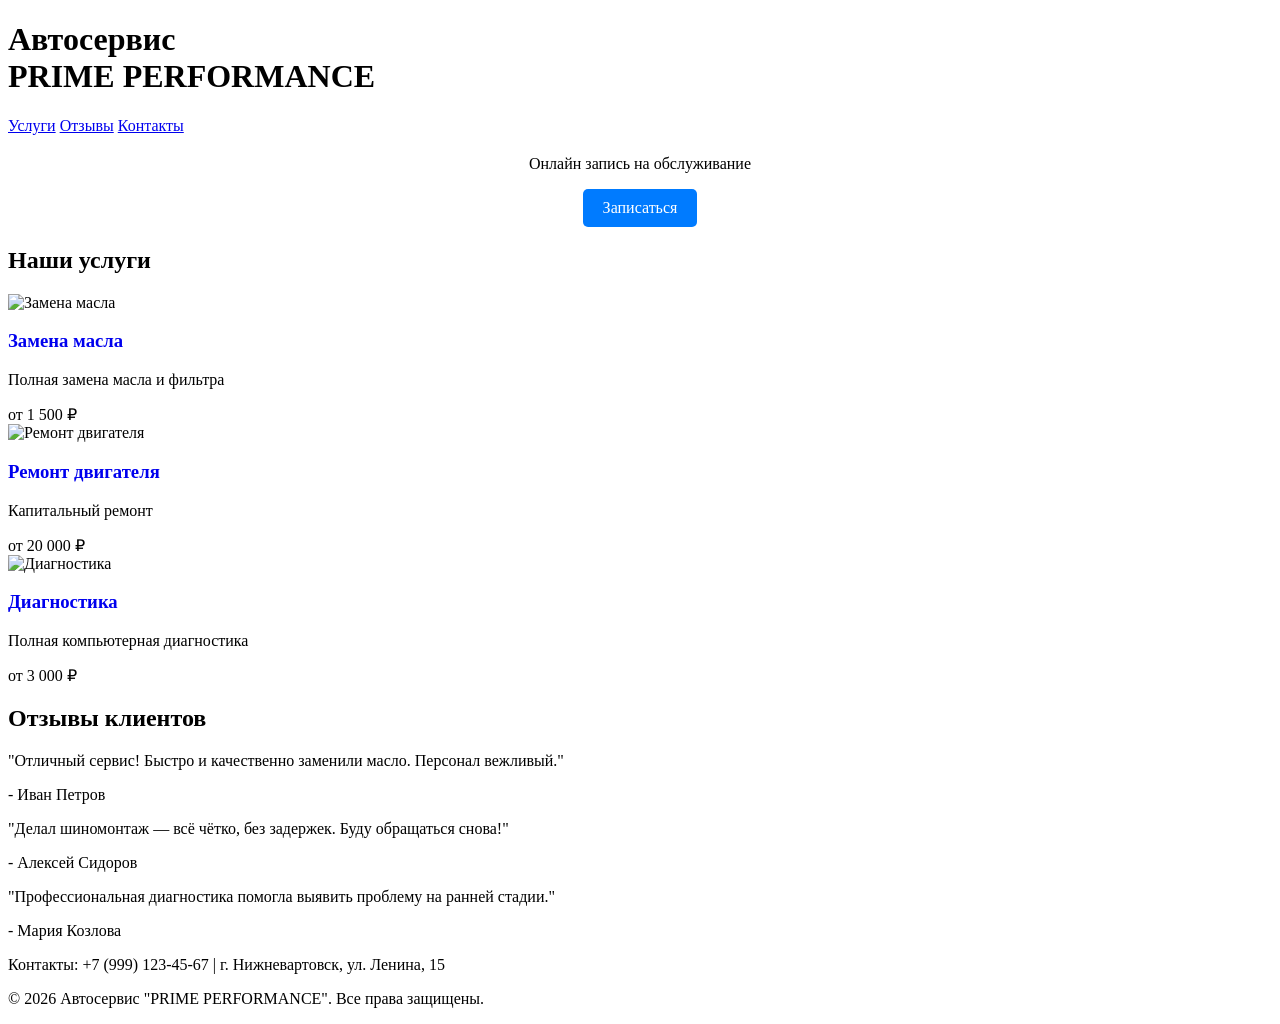
==== index.html @ 751e3ab4 "Add files via upload" ====
<!DOCTYPE html>
<html lang="ru">
<head>
    <meta charset="UTF-8">
    <meta name="viewport" content="width=device-width, initial-scale=1.0">
    <title>PRIME PERFORMANCE</title>
    <link rel="stylesheet" href="style(index).css">
</head>
<body>
    <!-- Шапка сайта -->
    <header class="header">
        <div class="container">
            <h1>Автосервис<br>
                PRIME PERFORMANCE
            </h1>
            <nav class="nav">
                <a href="#services">Услуги</a>
                <a href="#reviews">Отзывы</a>
                <a href="#contacts">Контакты</a>
            </nav>
        </div>
    </header>
    <p style="text-align: center; margin-top: 20px;">Онлайн запись на обслуживание</p>
    <a href="templates(booking).html" style="display: block; width: fit-content; padding: 10px 20px; background: #007bff; color: #fff; text-decoration: none; margin: 0 auto; border-radius: 5px;">Записаться</a>
    <!-- Основной контент -->
    <main class="main">
        <!-- Каталог услуг и цен -->
        <section id="services" class="section">
            <div class="container">
                <h2>Наши услуги</h2>
                <div class="services-grid">
                    <div class="service-card">
                        <img src="Замена масла.png" alt="Замена масла">
                        <a href="Замена масла.html" style="text-decoration: none;"><h3>Замена масла</h3></a>
                        <p>Полная замена масла и фильтра</p>
                        <span class="price">от 1 500 ₽</span>
                    </div>
                    <div class="service-card">
                        <img src="C:\Users\namig\Desktop\Курсовой проект\Сайт\Ремонт двигателя.png" alt="Ремонт двигателя">
                        <a href="Ремонт Двигателя.html" style="text-decoration: none;"><h3>Ремонт двигателя</h3></a>
                        <p>Капитальный ремонт</p>
                        <span class="price">от 20 000 ₽</span>
                    </div>
                    <div class="service-card">
                        <img src="C:\Users\namig\Desktop\Курсовой проект\Сайт\Дигностика.png" alt="Диагностика">
                        <a href="Диагностика.html" style="text-decoration: none;"><h3>Диагностика</h3></a>
                        <p>Полная компьютерная диагностика</p>
                        <span class="price">от 3 000 ₽</span>
                    </div>
                </div>
            </div>
        </section>

        <!-- Отзывы -->
        <section id="reviews" class="section bg-light">
            <div class="container">
                <h2>Отзывы клиентов</h2>
                <div class="reviews-grid">
                    <div class="review-card">
                        <p>"Отличный сервис! Быстро и качественно заменили масло. Персонал вежливый."</p>
                        <span class="author">- Иван Петров</span>
                    </div>
                    <div class="review-card">
                        <p>"Делал шиномонтаж — всё чётко, без задержек. Буду обращаться снова!"</p>
                        <span class="author">- Алексей Сидоров</span>
                    </div>
                    <div class="review-card">
                        <p>"Профессиональная диагностика помогла выявить проблему на ранней стадии."</p>
                        <span class="author">- Мария Козлова</span>
                    </div>
                </div>
            </div>
        </section>
    </main>

    <!-- Подвал сайта -->
    <footer id="contacts" class="footer">
        <div class="container">
            <p>Контакты: +7 (999) 123-45-67 | г. Нижневартовск, ул. Ленина, 15</p>
            <p>&copy; 2026 Автосервис "PRIME PERFORMANCE". Все права защищены.</p>
        </div>
    </footer>
</body>
</html>
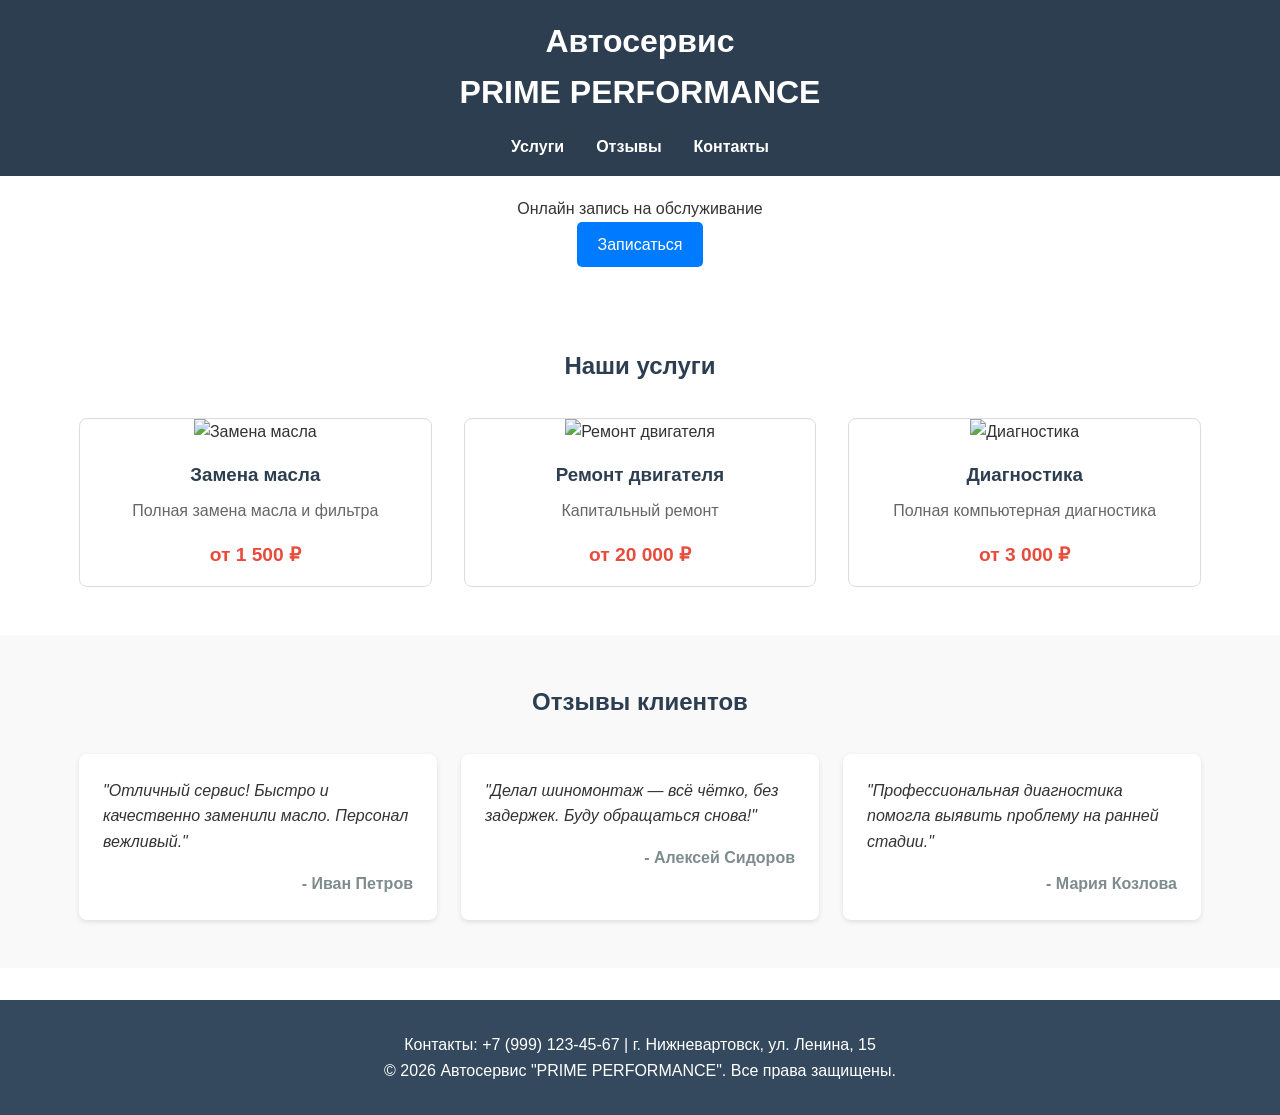
==== commit 97bbe5c2: "Update index.html" ====
--- a/index.html
+++ b/index.html
@@ -4,7 +4,7 @@
     <meta charset="UTF-8">
     <meta name="viewport" content="width=device-width, initial-scale=1.0">
     <title>PRIME PERFORMANCE</title>
-    <link rel="stylesheet" href="style(index).css">
+    <link rel="stylesheet" href="style.css">
 </head>
 <body>
     <!-- Шапка сайта -->
@@ -81,4 +81,5 @@
         </div>
     </footer>
 </body>
-</html>+
+</html>
--- a/style.css
+++ b/style.css
@@ -0,0 +1,175 @@
+/* Общие стили */
+* {
+    margin: 0;
+    padding: 0;
+    box-sizing: border-box;
+}
+
+body {
+    font-family: Arial, sans-serif;
+    line-height: 1.6;
+    color: #333;
+}
+
+.container {
+    width: 90%;
+    max-width: 1200px;
+    margin: 0 auto;
+    padding: 0 15px;
+}
+
+/* Шапка */
+.header {
+    background: #2c3e50;
+    color: white;
+    padding: 1rem 0;
+}
+
+.header h1 {
+    margin-bottom: 1rem;
+    text-align: center;
+}
+
+.nav {
+    display: flex;
+    justify-content: center;
+    gap: 2rem;
+}
+
+.nav a {
+    color: white;
+    text-decoration: none;
+    font-weight: bold;
+}
+
+.nav a:hover {
+    text-decoration: underline;
+}
+
+/* Основной контент */
+.a {
+    text-align: center;
+}
+
+.main {
+    padding: 2rem 0;
+}
+
+.section {
+    padding: 3rem 0;
+}
+
+.bg-light {
+    background: #f9f9f9;
+}
+
+h2 {
+    text-align: center;
+    margin-bottom: 2rem;
+    color: #2c3e50;
+}
+
+/* Каталог услуг */
+.services-grid {
+    display: grid;
+    grid-template-columns: repeat(auto-fit, minmax(280px, 1fr));
+    gap: 2rem;
+}
+
+.service-card {
+    border: 1px solid #ddd;
+    border-radius: 8px;
+    overflow: hidden;
+    text-align: center;
+    transition: transform 0.3s;
+}
+
+.service-card:hover {
+    transform: translateY(-5px);
+}
+
+.service-card img {
+    width: 100%;
+    height: 200px;
+    object-fit: cover;
+}
+
+.service-card h3 {
+    margin: 1rem 0 0.5rem;
+    color: #2c3e50;
+}
+
+.service-card p {
+    color: #666;
+    margin-bottom: 0.5rem;
+    padding: 0 1rem;
+}
+
+.price {
+    display: block;
+    font-weight: bold;
+    color: #e74c3c;
+    margin: 1rem;
+    font-size: 1.2rem;
+}
+
+/* Отзывы */
+.reviews-grid {
+    display: grid;
+    grid-template-columns: repeat(auto-fit, minmax(300px, 1fr));
+    gap: 1.5rem;
+}
+
+.review-card {
+    background: white;
+    padding: 1.5rem;
+    border-radius: 8px;
+    box-shadow: 0 2px 5px rgba(0,0,0,0.1);
+}
+
+.review-card p {
+    font-style: italic;
+    margin-bottom: 1rem;
+}
+
+.author {
+    display: block;
+    text-align: right;
+    color: #7f8c8d;
+    font-weight: bold;
+}
+
+/* Подвал */
+.footer {
+    background: #34495e;
+    color: white;
+    text-align: center;
+    padding: 2rem 0;
+}
+
+/* Адаптивность для мобильных устройств */
+@media (max-width: 768px) {
+    .nav {
+        flex-direction: column;
+        gap: 1rem;
+        text-align: center;
+    }
+    
+    .services-grid, .reviews-grid {
+        grid-template-columns: 1fr;
+    }
+    
+    h2 {
+        font-size: 1.5rem;
+    }
+}
+
+@media (max-width: 480px) {
+    .header h1 {
+        font-size: 1.3rem;
+    }
+    
+    .service-card, .review-card {
+        padding: 1rem;
+    }
+}
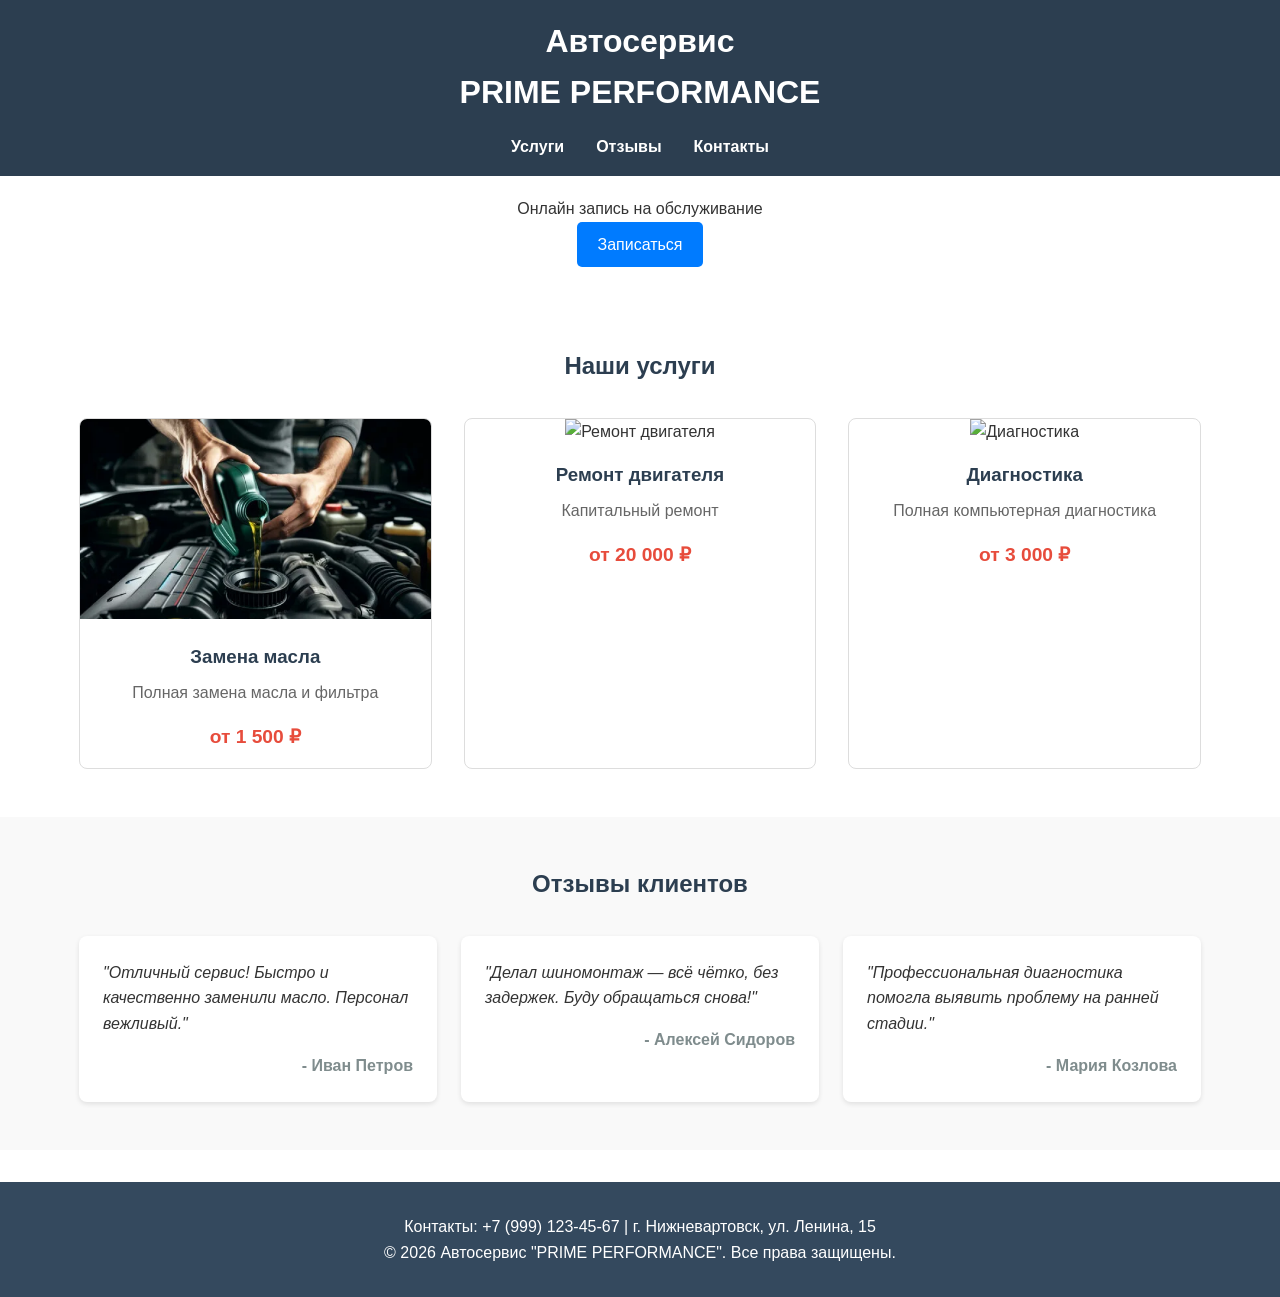
==== commit 4dc6b093: "Add files via upload" ====
--- a/index.html
+++ b/index.html
@@ -21,7 +21,7 @@
         </div>
     </header>
     <p style="text-align: center; margin-top: 20px;">Онлайн запись на обслуживание</p>
-    <a href="templates(booking).html" style="display: block; width: fit-content; padding: 10px 20px; background: #007bff; color: #fff; text-decoration: none; margin: 0 auto; border-radius: 5px;">Записаться</a>
+    <a href="index (5).html" style="display: block; width: fit-content; padding: 10px 20px; background: #007bff; color: #fff; text-decoration: none; margin: 0 auto; border-radius: 5px;">Записаться</a>
     <!-- Основной контент -->
     <main class="main">
         <!-- Каталог услуг и цен -->
@@ -31,19 +31,19 @@
                 <div class="services-grid">
                     <div class="service-card">
                         <img src="Замена масла.png" alt="Замена масла">
-                        <a href="Замена масла.html" style="text-decoration: none;"><h3>Замена масла</h3></a>
+                        <a href="index (3).html" style="text-decoration: none;"><h3>Замена масла</h3></a>
                         <p>Полная замена масла и фильтра</p>
                         <span class="price">от 1 500 ₽</span>
                     </div>
                     <div class="service-card">
                         <img src="C:\Users\namig\Desktop\Курсовой проект\Сайт\Ремонт двигателя.png" alt="Ремонт двигателя">
-                        <a href="Ремонт Двигателя.html" style="text-decoration: none;"><h3>Ремонт двигателя</h3></a>
+                        <a href="index (4).html" style="text-decoration: none;"><h3>Ремонт двигателя</h3></a>
                         <p>Капитальный ремонт</p>
                         <span class="price">от 20 000 ₽</span>
                     </div>
                     <div class="service-card">
                         <img src="C:\Users\namig\Desktop\Курсовой проект\Сайт\Дигностика.png" alt="Диагностика">
-                        <a href="Диагностика.html" style="text-decoration: none;"><h3>Диагностика</h3></a>
+                        <a href="index (2).html" style="text-decoration: none;"><h3>Диагностика</h3></a>
                         <p>Полная компьютерная диагностика</p>
                         <span class="price">от 3 000 ₽</span>
                     </div>
@@ -81,5 +81,4 @@
         </div>
     </footer>
 </body>
-
-</html>
+</html>
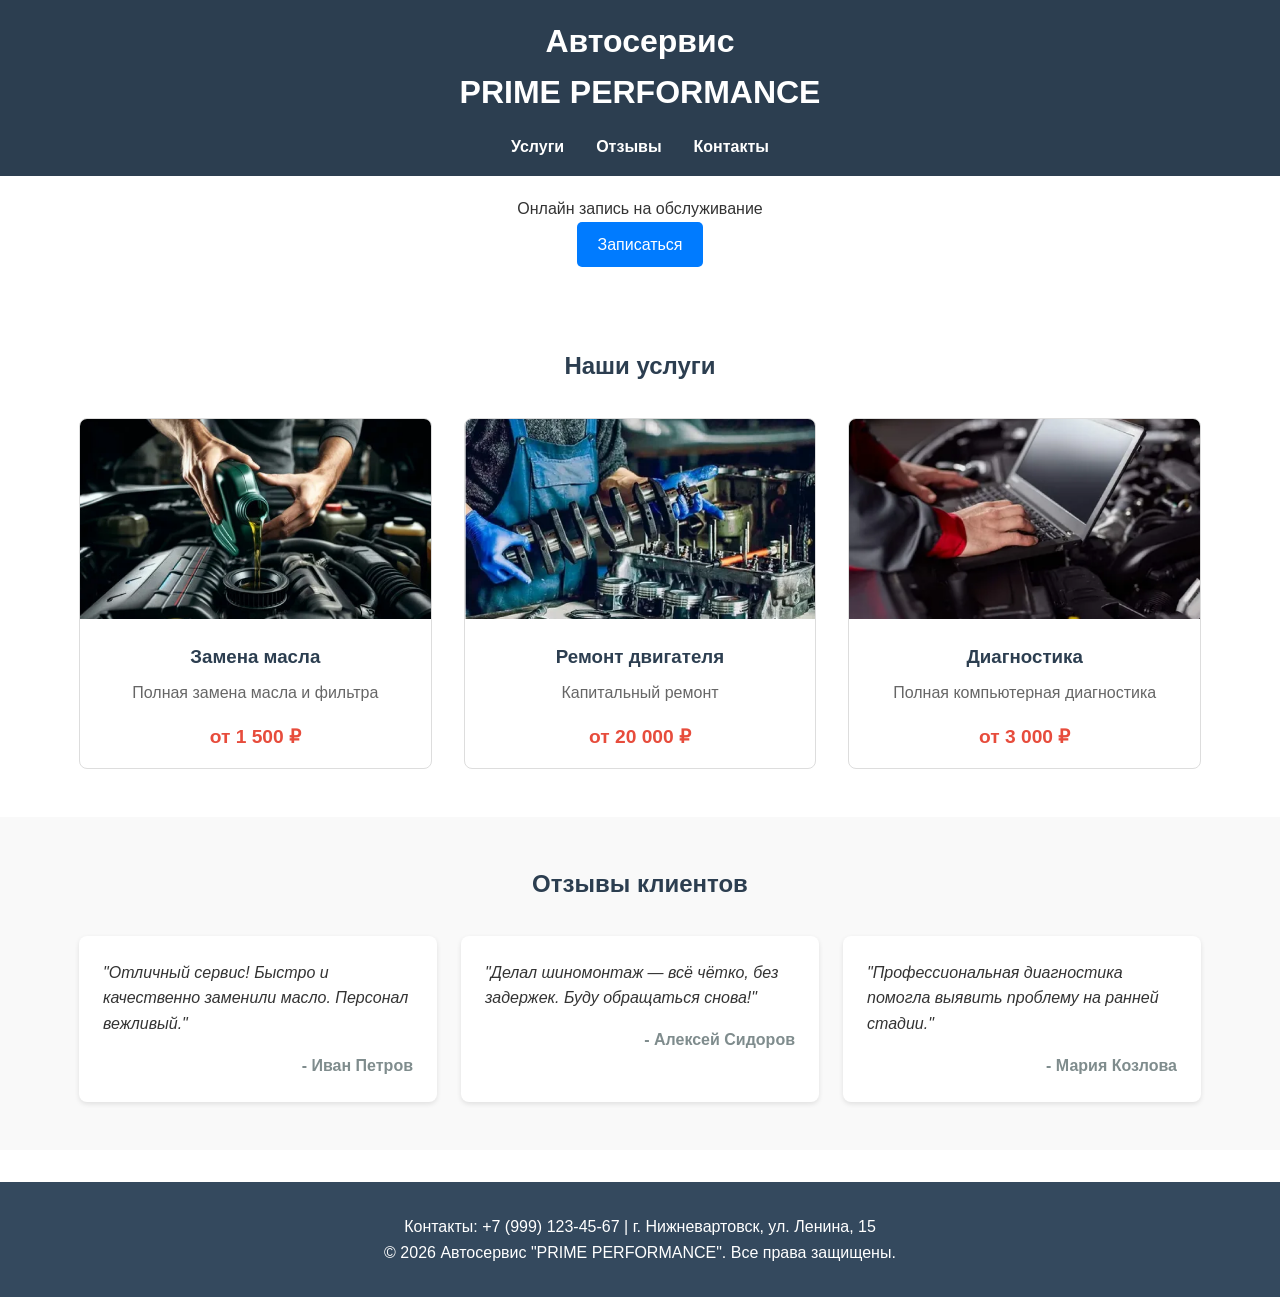
==== commit 26110e93: "Update index.html" ====
--- a/index.html
+++ b/index.html
@@ -36,13 +36,13 @@
                         <span class="price">от 1 500 ₽</span>
                     </div>
                     <div class="service-card">
-                        <img src="C:\Users\namig\Desktop\Курсовой проект\Сайт\Ремонт двигателя.png" alt="Ремонт двигателя">
+                        <img src="Ремонт двигателя.png" alt="Ремонт двигателя">
                         <a href="index (4).html" style="text-decoration: none;"><h3>Ремонт двигателя</h3></a>
                         <p>Капитальный ремонт</p>
                         <span class="price">от 20 000 ₽</span>
                     </div>
                     <div class="service-card">
-                        <img src="C:\Users\namig\Desktop\Курсовой проект\Сайт\Дигностика.png" alt="Диагностика">
+                        <img src="Дигностика.png" alt="Диагностика">
                         <a href="index (2).html" style="text-decoration: none;"><h3>Диагностика</h3></a>
                         <p>Полная компьютерная диагностика</p>
                         <span class="price">от 3 000 ₽</span>
@@ -81,4 +81,5 @@
         </div>
     </footer>
 </body>
-</html>+
+</html>
